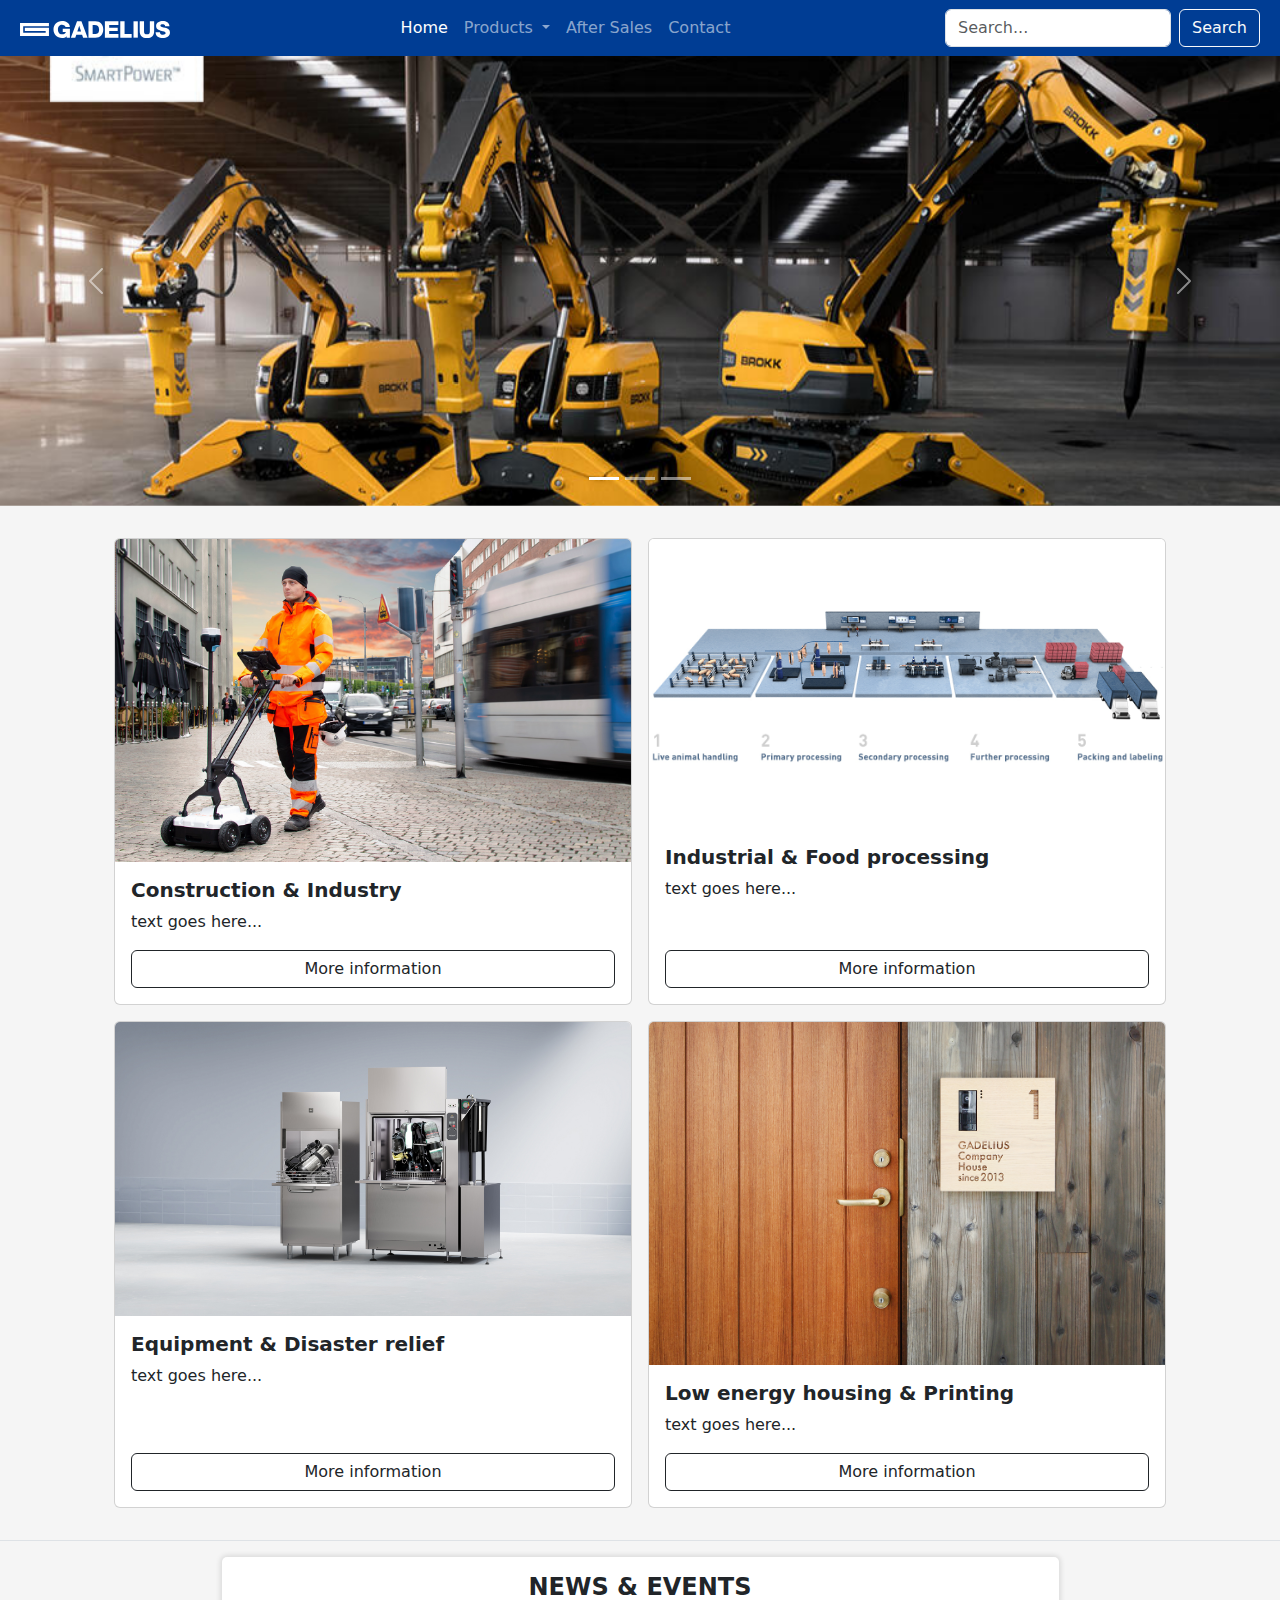
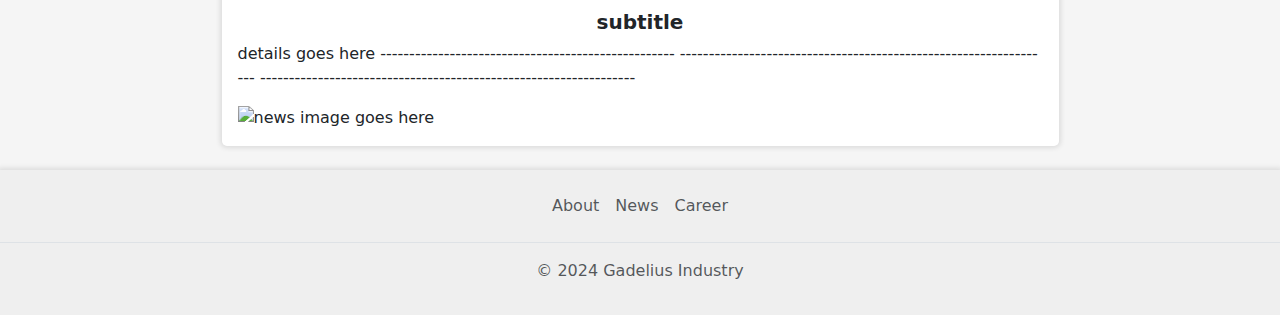
==== index.html @ 5fc02937 "split up nav and footer to different html files and load them with jquery" ====
<!DOCTYPE html>
<html lang="en">
<head>
  <meta charset="UTF-8">
  <meta name="viewport" content="width=device-width, initial-scale=1.0">
  <link href="https://fonts.googleapis.com/css2?family=Noto+Sans+CJK+JP&display=swap" rel="stylesheet">
  <link rel="stylesheet" href="https://cdnjs.cloudflare.com/ajax/libs/font-awesome/6.5.2/css/all.min.css">
  <link href="https://cdn.jsdelivr.net/npm/bootstrap@5.3.3/dist/css/bootstrap.min.css" rel="stylesheet" integrity="sha384-QWTKZyjpPEjISv5WaRU9OFeRpok6YctnYmDr5pNlyT2bRjXh0JMhjY6hW+ALEwIH" crossorigin="anonymous">
  <link rel="stylesheet" href="style/base.css">
  <link rel="icon" type="image/x-icon" href="assets/favicon.ico">
  <script src="https://code.jquery.com/jquery-1.10.2.js"></script>
  <script>
  $(function(){
    $("#navbar-placeholder").load("navbar.html");
    $("#footer-placeholder").load("footer.html");
  });
  </script>
  <title>Gadelius Industry</title>
</head>
<body>
  <div id="navbar-placeholder" class="m-bottom"></div>

  <div>
    <div id="carouselExampleAutoplaying" class="carousel slide" data-bs-ride="carousel">
      <div class="carousel-indicators">
        <button type="button" data-bs-target="#carouselExampleAutoplaying" data-bs-slide-to="0" class="active" aria-current="true" aria-label="Slide 1"></button>
        <button type="button" data-bs-target="#carouselExampleAutoplaying" data-bs-slide-to="1" aria-label="Slide 2"></button>
        <button type="button" data-bs-target="#carouselExampleAutoplaying" data-bs-slide-to="2" aria-label="Slide 3"></button>
      </div>
      <div class="carousel-inner">
        <div class="carousel-item active">
          <img src="assets/carousel/BrokkRemoteControlledDemolitionMachine.jpg" class="d-block w-100" alt="...">
        </div>
        <div class="carousel-item">
          <img src="assets/carousel/Albin-mv.jpg" class="d-block w-100" alt="...">
        </div>
        <div class="carousel-item">
          <img src="assets/carousel/337a68aa3fb852353405dc4469c46e60a2184f2e.jpg" class="d-block w-100" alt="...">
        </div>
      </div>
      <button class="carousel-control-prev" type="button" data-bs-target="#carouselExampleAutoplaying" data-bs-slide="prev">
        <span class="carousel-control-prev-icon" aria-hidden="true"></span>
        <span class="visually-hidden">Previous</span>
      </button>
      <button class="carousel-control-next" type="button" data-bs-target="#carouselExampleAutoplaying" data-bs-slide="next">
        <span class="carousel-control-next-icon" aria-hidden="true"></span>
        <span class="visually-hidden">Next</span>
      </button>
    </div>
  </div>

  <div class="container">
    <div class="card-group m-4">
      <div class="col-md-6 p-2">
        <div class="card h-100">
          <img class="card-img-top" src="assets/product_cards/card1.jpg" alt="">
          <div class="card-body d-flex flex-column">
            <h5 class="card-title">Construction & Industry</h5>
            <p class="card-text">text goes here...</p>
            <a href="#" class="btn btn-outline-dark mt-auto">More information</a>
          </div>
        </div>
      </div>
      <div class="col-md-6 p-2">
        <div class="card h-100">
          <img class="card-img-top" src="assets/product_cards/card2.jpg" alt="">
          <div class="card-body d-flex flex-column">
            <h5 class="card-title">Industrial & Food processing</h5>
            <p class="card-text">text goes here...</p>
            <a href="#" class="btn btn-outline-dark mt-auto">More information</a>
          </div>
        </div>
      </div>
      <div class="col-md-6 p-2">
        <div class="card h-100">
          <img class="card-img-top" src="assets/product_cards/card3.jpg" alt="">
          <div class="card-body d-flex flex-column">
            <h5 class="card-title">Equipment & Disaster relief</h5>
            <p class="card-text">text goes here...</p>
              <a href="#" class="btn btn-outline-dark mt-auto">More information</a>
          </div>
        </div>
      </div>
      <div class="col-md-6 p-2">
        <div class="card h-100">
          <img class="card-img-top" src="assets/product_cards/card4.jpg" alt="">
          <div class="card-body d-flex flex-column">
            <h5 class="card-title">Low energy housing & Printing</h5>
            <p class="card-text">text goes here...</p>
              <a href="#" class="btn btn-outline-dark mt-auto">More information</a>
          </div>
        </div>
      </div>
    </div>
  </div>

  <div class="border-top my-3"></div>

  <div class="container">
    <div class="news-box bg-shadow">
      <h1 class="text-center">NEWS & EVENTS</h1>
      <h2 class="text-center">subtitle</h2>
      <p>details goes here ---------------------------------------------------
      -----------------------------------------------------------------
      -----------------------------------------------------------------</p>
      <img src="" alt="news image goes here" class="mx-auto d-block">
    </div>
  </div>

  <div id="footer-placeholder"></div>
  
  <script src="https://cdn.jsdelivr.net/npm/bootstrap@5.3.3/dist/js/bootstrap.bundle.min.js" integrity="sha384-YvpcrYf0tY3lHB60NNkmXc5s9fDVZLESaAA55NDzOxhy9GkcIdslK1eN7N6jIeHz" crossorigin="anonymous"></script>
</body>
</html>
---- style/base.css ----
@import "navbar.css";
@import "carousel.css";
@import "frontpage.css";

body {
    background-color: #f5f5f5;
}

h1 {
    font-size: 24px;
    font-weight: bold;
}

h2 {
    font-size: 20px;
    font-weight: bold;
}

p {
    font-size: 16px;
}

.title {
    padding-top: 50px;
    text-align: center;
    border-top: 10px dotted;
}
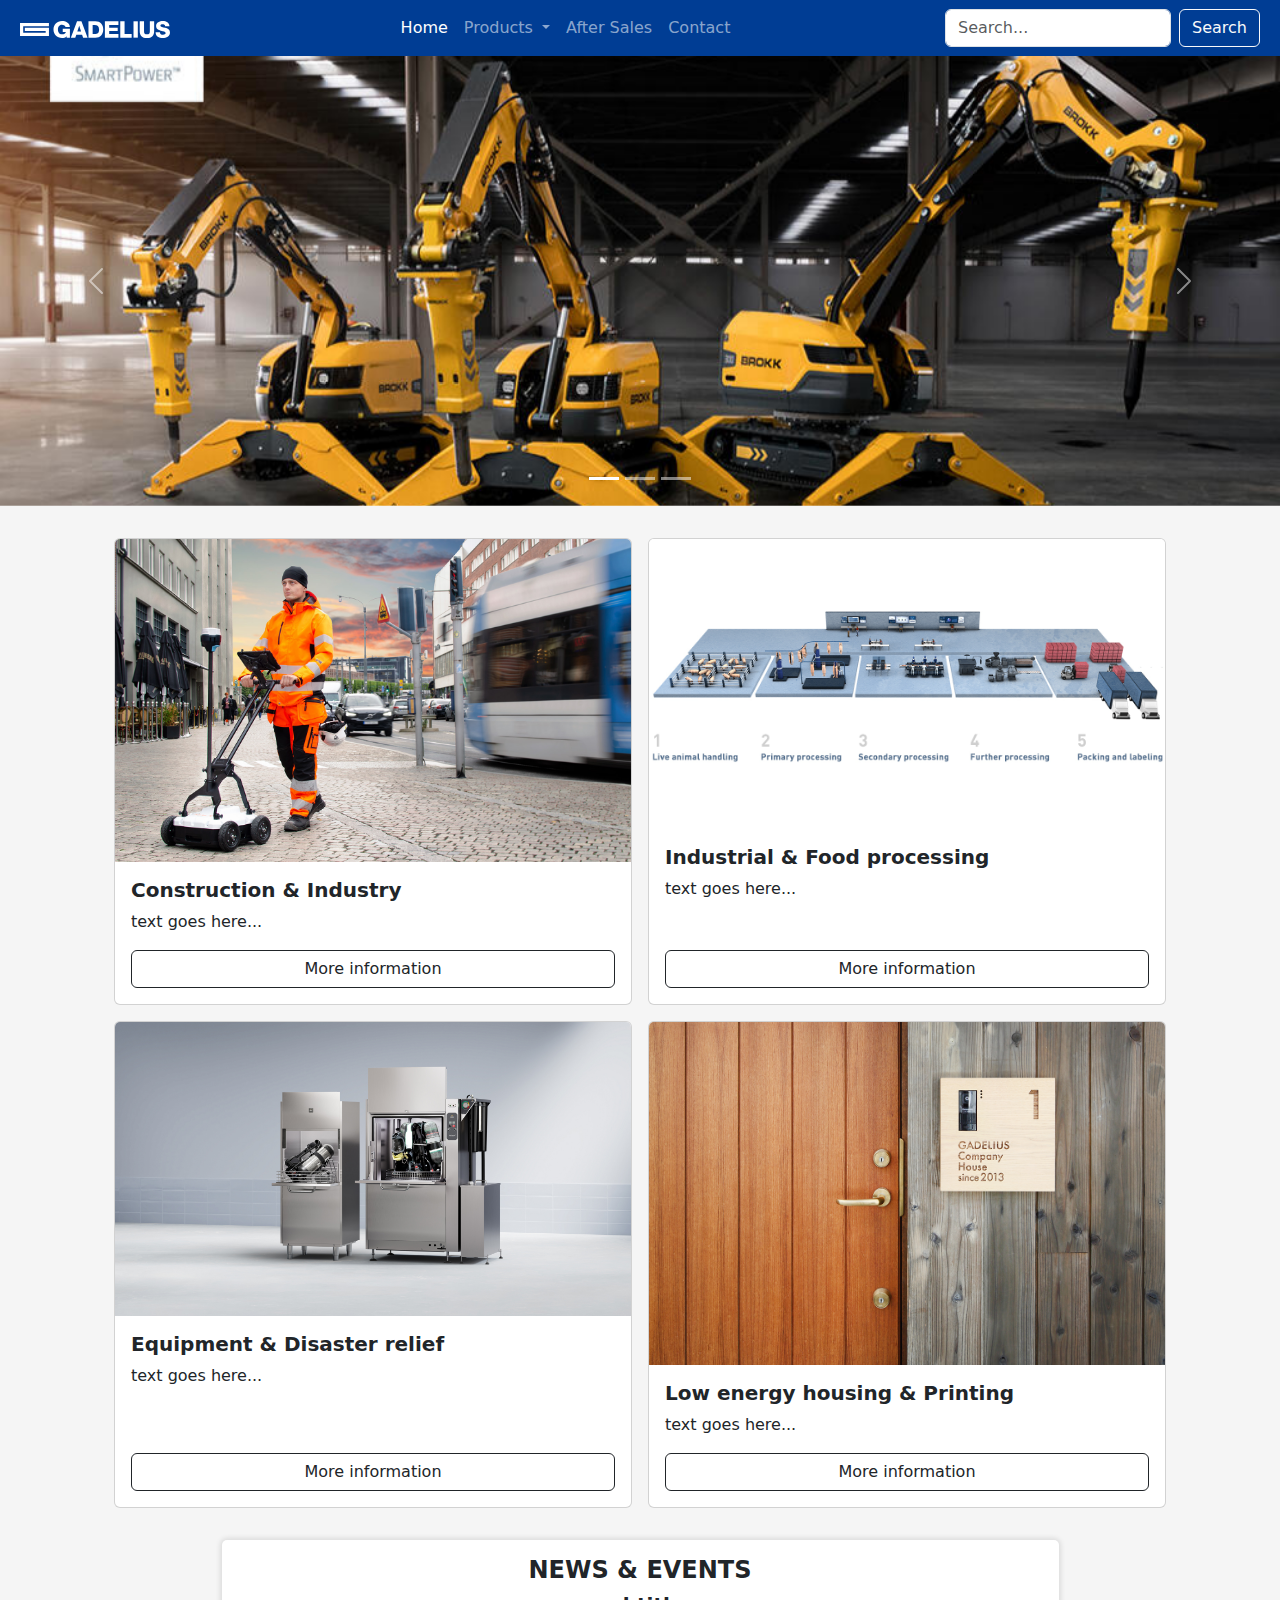
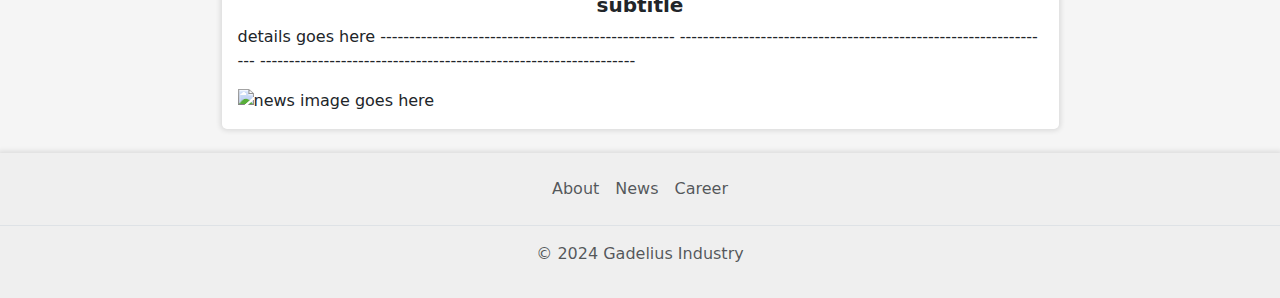
==== commit 40d493cc: "s" ====
--- a/index.html
+++ b/index.html
@@ -8,17 +8,51 @@
   <link href="https://cdn.jsdelivr.net/npm/bootstrap@5.3.3/dist/css/bootstrap.min.css" rel="stylesheet" integrity="sha384-QWTKZyjpPEjISv5WaRU9OFeRpok6YctnYmDr5pNlyT2bRjXh0JMhjY6hW+ALEwIH" crossorigin="anonymous">
   <link rel="stylesheet" href="style/base.css">
   <link rel="icon" type="image/x-icon" href="assets/favicon.ico">
-  <script src="https://code.jquery.com/jquery-1.10.2.js"></script>
-  <script>
-  $(function(){
-    $("#navbar-placeholder").load("navbar.html");
-    $("#footer-placeholder").load("footer.html");
-  });
-  </script>
   <title>Gadelius Industry</title>
 </head>
 <body>
-  <div id="navbar-placeholder" class="m-bottom"></div>
+  <div class="m-bottom">
+    <nav class="navbar navbar-expand-lg navbar-dark fixed-top bg-gad p-2">
+      <div class="container-fluid">
+        <a href="#" class="navbar-brand">
+          <img src="assets/logo.svg" alt="logo" width="150px">
+        </a>
+    
+        <button class="navbar-toggler" type="button" data-bs-toggle="collapse" data-bs-target="#navbarSupportedContent" aria-controls="navbarSupportedContent" aria-expanded="false" aria-label="Toggle navigation">
+          <span class="navbar-toggler-icon"></span>
+        </button>
+    
+        <div class="collapse navbar-collapse" id="navbarSupportedContent">
+          <ul class="navbar-nav mx-auto">
+            <li class="nav-item">
+              <a class="nav-link active" aria-current="page" href="#">Home</a>
+            </li>
+            <li class="nav-item dropdown">
+              <a class="nav-link dropdown-toggle" href="#" role="button" data-bs-toggle="dropdown" aria-expanded="false">
+                Products
+              </a>
+              <ul class="dropdown-menu">
+                <li><a class="dropdown-item" href="#">Construction & Industry</a></li>
+                <li><a class="dropdown-item" href="#">Industrial & Food processing</a></li>
+                <li><a class="dropdown-item" href="#">Equipment & Disaster relief</a></li>
+                <li><a class="dropdown-item" href="#">Low energy housing & Printing</a></li>
+              </ul>
+            </li>
+            <li class="nav-item">
+              <a class="nav-link" aria-current="page" href="#">After Sales</a>
+            </li>
+            <li class="nav-item">
+              <a class="nav-link" aria-current="page" href="#">Contact</a>
+            </li>
+          </ul>
+          <form class="d-flex" role="search">
+            <input class="form-control me-2" type="search" placeholder="Search..." aria-label="Search">
+            <button class="btn btn-outline-light" type="submit">Search</button>
+          </form>
+        </div>
+      </div>
+    </nav>
+  </div>
 
   <div>
     <div id="carouselExampleAutoplaying" class="carousel slide" data-bs-ride="carousel">
@@ -94,8 +128,6 @@
     </div>
   </div>
 
-  <div class="border-top my-3"></div>
-
   <div class="container">
     <div class="news-box bg-shadow">
       <h1 class="text-center">NEWS & EVENTS</h1>
@@ -107,7 +139,14 @@
     </div>
   </div>
 
-  <div id="footer-placeholder"></div>
+  <footer class="py-3 mt-4 bg-light-grey bg-shadow">
+    <ul class="nav justify-content-center border-bottom pb-3 mb-3">
+      <li class="nav-item"><a href="#" class="nav-link px-2 text-body-secondary">About</a></li>
+      <li class="nav-item"><a href="#" class="nav-link px-2 text-body-secondary">News</a></li>
+      <li class="nav-item"><a href="#" class="nav-link px-2 text-body-secondary">Career</a></li>
+    </ul>
+    <p class="text-center text-body-secondary">© 2024 Gadelius Industry</p>
+  </footer>
   
   <script src="https://cdn.jsdelivr.net/npm/bootstrap@5.3.3/dist/js/bootstrap.bundle.min.js" integrity="sha384-YvpcrYf0tY3lHB60NNkmXc5s9fDVZLESaAA55NDzOxhy9GkcIdslK1eN7N6jIeHz" crossorigin="anonymous"></script>
 </body>
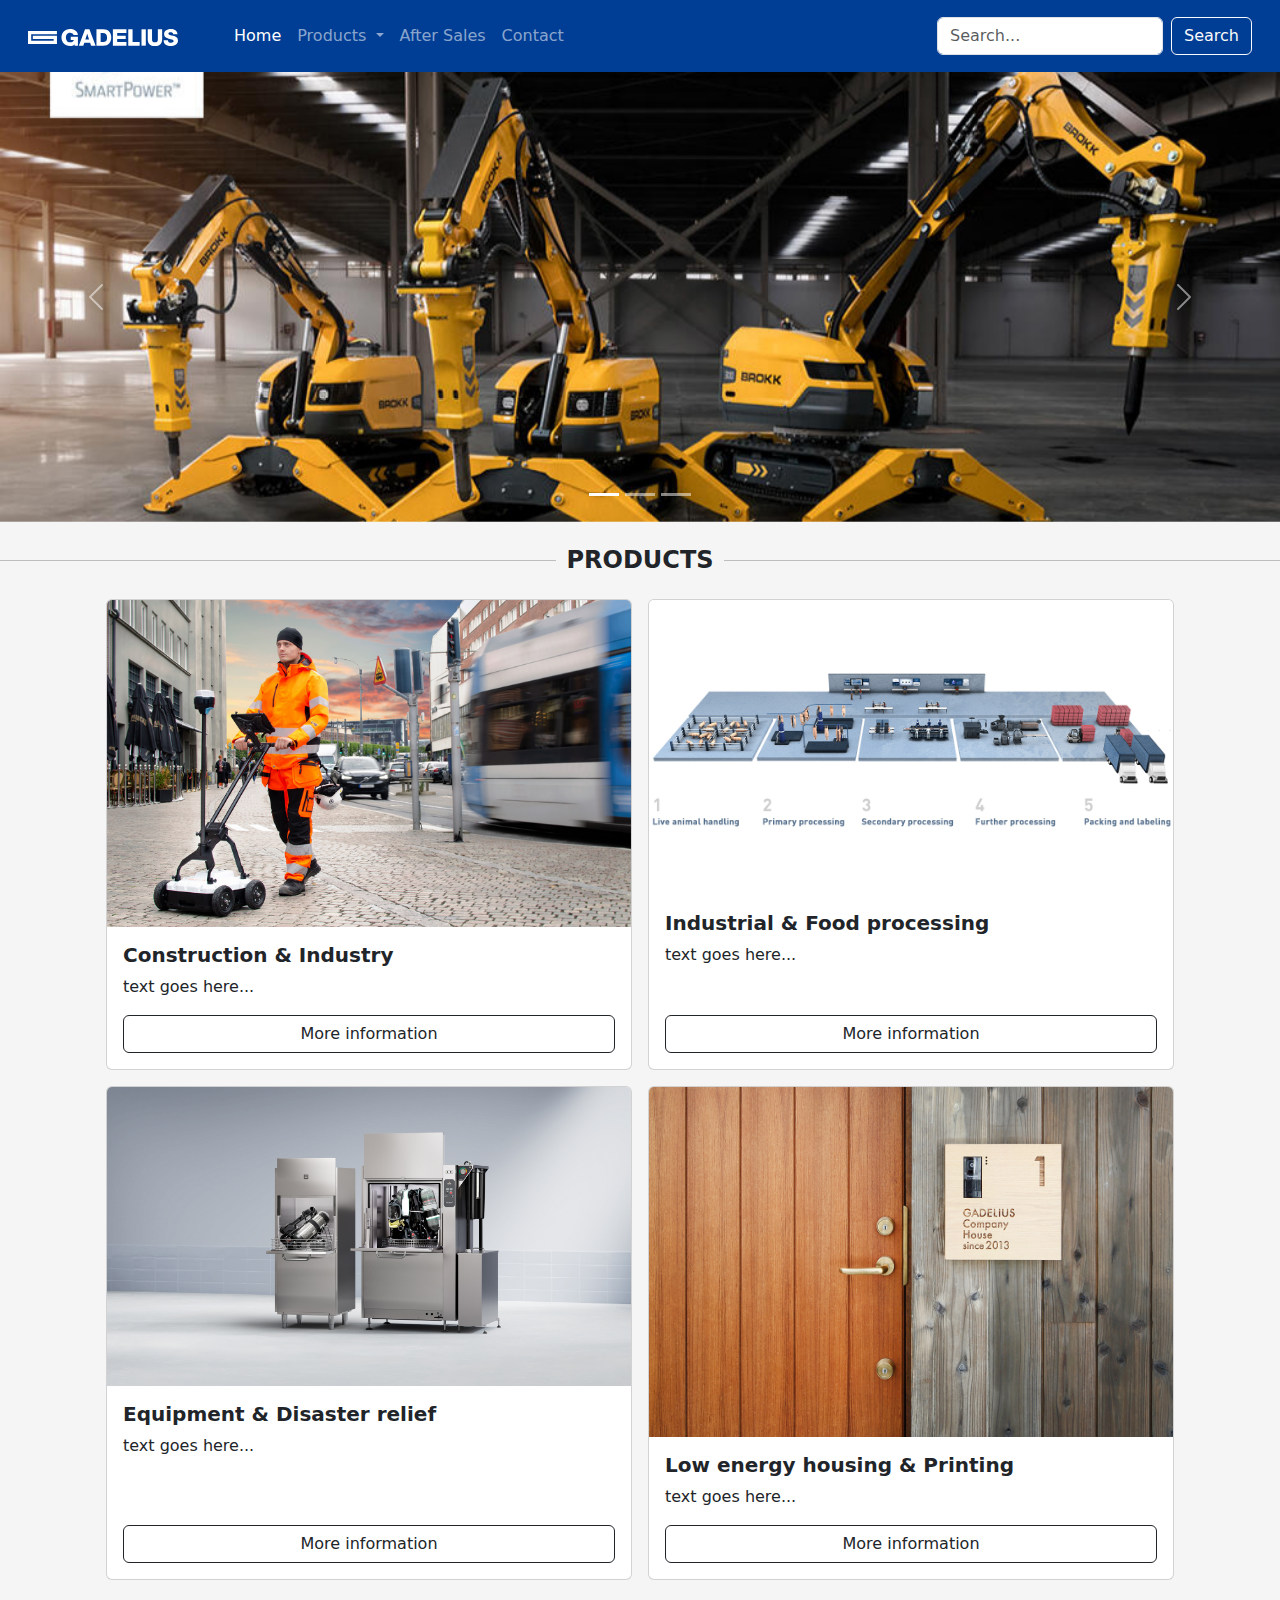
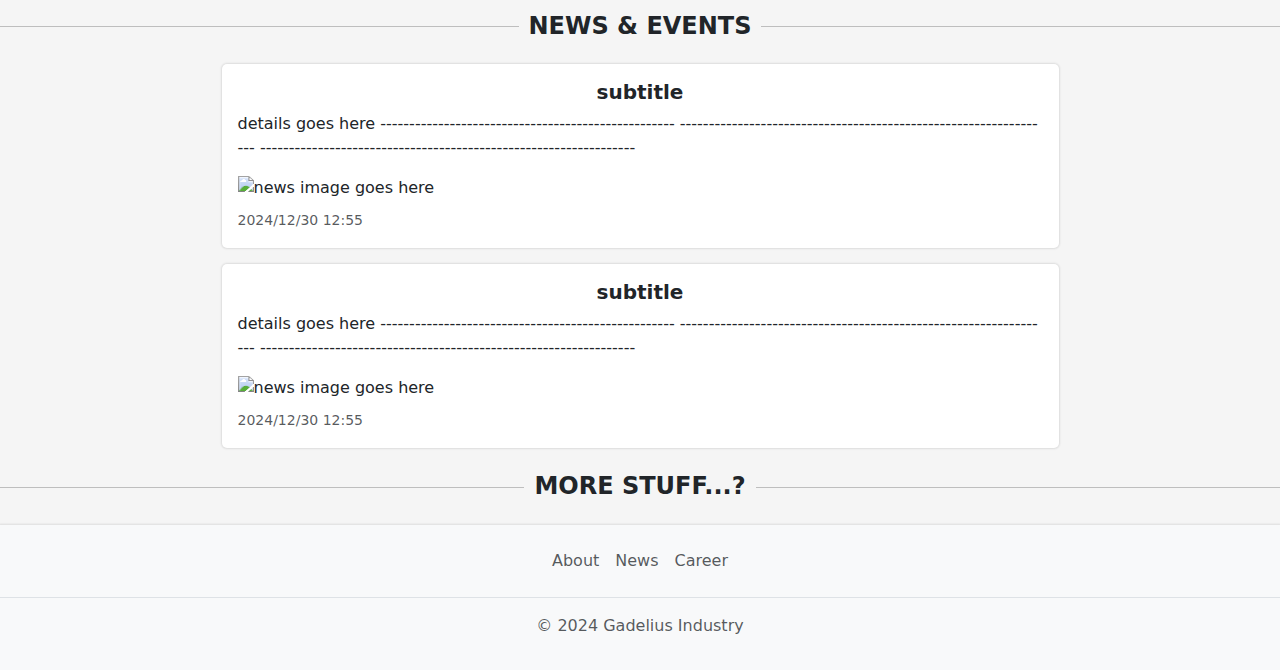
==== commit 8cdae728: "." ====
--- a/index.html
+++ b/index.html
@@ -12,9 +12,9 @@
 </head>
 <body>
   <div class="m-bottom">
-    <nav class="navbar navbar-expand-lg navbar-dark fixed-top bg-gad p-2">
+    <nav class="navbar navbar-expand-lg navbar-dark fixed-top bg-gad p-3">
       <div class="container-fluid">
-        <a href="#" class="navbar-brand">
+        <a href="#" class="navbar-brand me-5">
           <img src="assets/logo.svg" alt="logo" width="150px">
         </a>
     
@@ -23,7 +23,7 @@
         </button>
     
         <div class="collapse navbar-collapse" id="navbarSupportedContent">
-          <ul class="navbar-nav mx-auto">
+          <ul class="navbar-nav me-auto">
             <li class="nav-item">
               <a class="nav-link active" aria-current="page" href="#">Home</a>
             </li>
@@ -83,8 +83,10 @@
     </div>
   </div>
 
+  <h1 class="heading-1 mt-4"><span>PRODUCTS</span></h1>
+
   <div class="container">
-    <div class="card-group m-4">
+    <div class="card-group m-3">
       <div class="col-md-6 p-2">
         <div class="card h-100">
           <img class="card-img-top" src="assets/product_cards/card1.jpg" alt="">
@@ -128,18 +130,31 @@
     </div>
   </div>
 
+  <h1 class="heading-1 my-4"><span>NEWS & EVENTS</span></h1>
+
   <div class="container">
     <div class="news-box bg-shadow">
-      <h1 class="text-center">NEWS & EVENTS</h1>
       <h2 class="text-center">subtitle</h2>
       <p>details goes here ---------------------------------------------------
       -----------------------------------------------------------------
       -----------------------------------------------------------------</p>
-      <img src="" alt="news image goes here" class="mx-auto d-block">
+      <img src="https://www.gadelius.com/products/upload/ecb400380aa7ae5610222ae7d5eeabe093612fa0.jpg" alt="news image goes here" class="d-block mx-auto img-fluid">
+      <p class="card-text mt-2"><small class="text-muted">2024/12/30 12:55</small></p>
+    </div>
+
+    <div class="news-box bg-shadow mt-3">
+      <h2 class="text-center">subtitle</h2>
+      <p>details goes here ---------------------------------------------------
+      -----------------------------------------------------------------
+      -----------------------------------------------------------------</p>
+      <img src="https://www.gadelius.com/products/upload/Vakumix-mv-revice.jpg" alt="news image goes here" class="d-block mx-auto img-fluid">
+      <p class="card-text mt-2"><small class="text-muted">2024/12/30 12:55</small></p>
     </div>
   </div>
 
-  <footer class="py-3 mt-4 bg-light-grey bg-shadow">
+  <h1 class="heading-1 my-4"><span>MORE STUFF...?</span></h1>
+
+  <footer class="py-3 mt-4 bg-light bg-shadow">
     <ul class="nav justify-content-center border-bottom pb-3 mb-3">
       <li class="nav-item"><a href="#" class="nav-link px-2 text-body-secondary">About</a></li>
       <li class="nav-item"><a href="#" class="nav-link px-2 text-body-secondary">News</a></li>
--- a/style/base.css
+++ b/style/base.css
@@ -3,25 +3,47 @@
 @import "frontpage.css";
 
 body {
-    background-color: #f5f5f5;
+  background-color: #f5f5f5;
 }
 
 h1 {
-    font-size: 24px;
-    font-weight: bold;
+  font-size: 24px;
+  font-weight: bold;
 }
 
 h2 {
-    font-size: 20px;
-    font-weight: bold;
+  font-size: 20px;
+  font-weight: bold;
 }
 
 p {
-    font-size: 16px;
+  font-size: 16px;
 }
 
 .title {
-    padding-top: 50px;
-    text-align: center;
-    border-top: 10px dotted;
+  padding-top: 50px;
+  text-align: center;
+  border-top: 10px dotted;
+}
+
+.heading-1 {
+  position:relative;
+  text-align: center
+}
+
+.heading-1:before {
+  content: "";
+  display: block;
+  border-top: solid 1px #bebebe;
+  width: 100%;
+  position: absolute;
+  top: 50%;
+  z-index: 0;
+}
+
+.heading-1 span {
+  background: #f5f5f5;
+  padding: 0 10px;
+  position: relative;
+  z-index: 1;
 }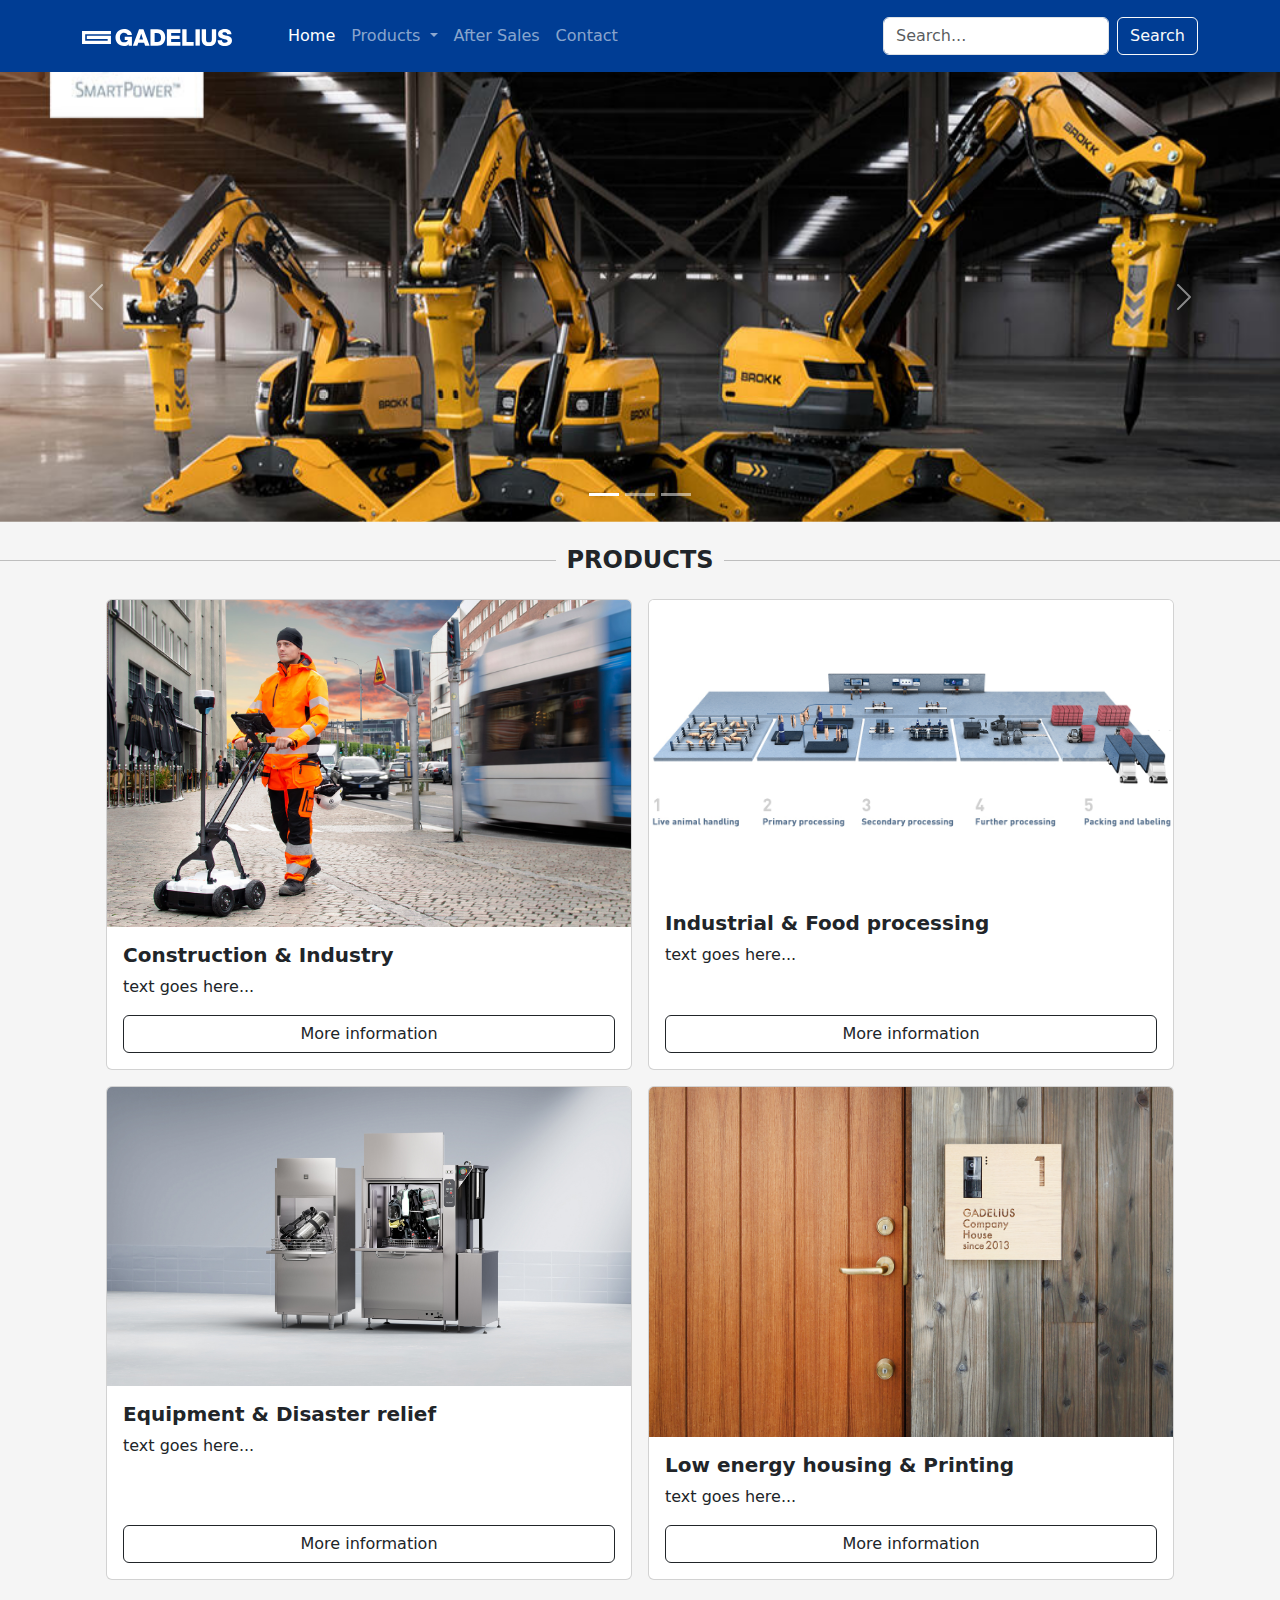
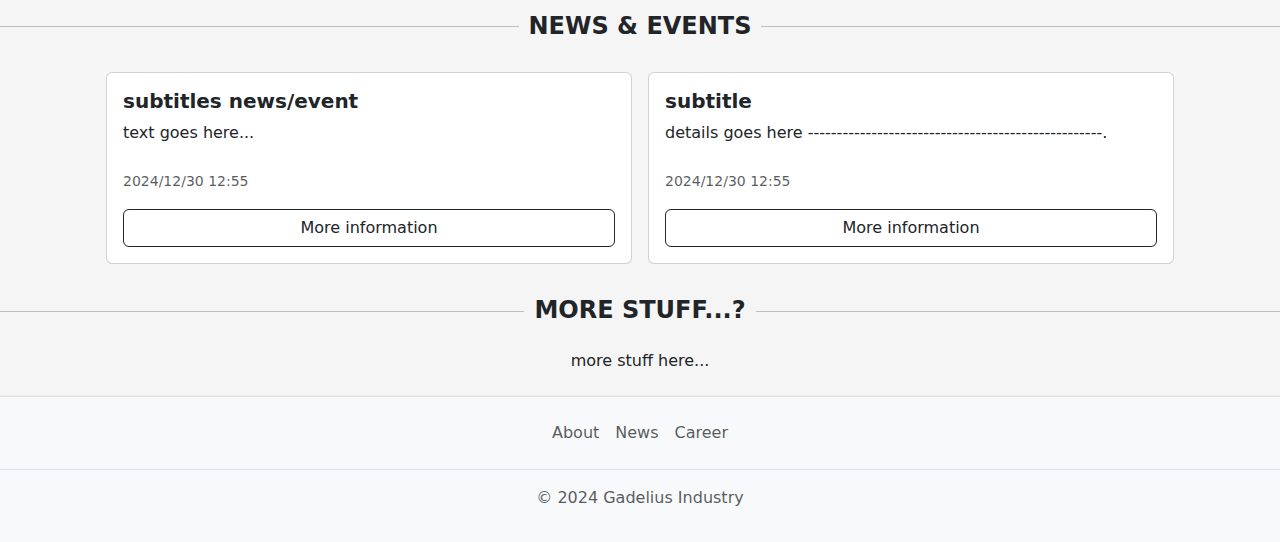
==== commit 92f2b9e2: "s" ====
--- a/index.html
+++ b/index.html
@@ -13,7 +13,7 @@
 <body>
   <div class="m-bottom">
     <nav class="navbar navbar-expand-lg navbar-dark fixed-top bg-gad p-3">
-      <div class="container-fluid">
+      <div class="container">
         <a href="#" class="navbar-brand me-5">
           <img src="assets/logo.svg" alt="logo" width="150px">
         </a>
@@ -32,6 +32,8 @@
                 Products
               </a>
               <ul class="dropdown-menu">
+                <li><a class="dropdown-item" href="#">All Products</a></li>
+                <li><hr class="dropdown-divider"></li>
                 <li><a class="dropdown-item" href="#">Construction & Industry</a></li>
                 <li><a class="dropdown-item" href="#">Industrial & Food processing</a></li>
                 <li><a class="dropdown-item" href="#">Equipment & Disaster relief</a></li>
@@ -133,26 +135,34 @@
   <h1 class="heading-1 my-4"><span>NEWS & EVENTS</span></h1>
 
   <div class="container">
-    <div class="news-box bg-shadow">
-      <h2 class="text-center">subtitle</h2>
-      <p>details goes here ---------------------------------------------------
-      -----------------------------------------------------------------
-      -----------------------------------------------------------------</p>
-      <img src="https://www.gadelius.com/products/upload/ecb400380aa7ae5610222ae7d5eeabe093612fa0.jpg" alt="news image goes here" class="d-block mx-auto img-fluid">
-      <p class="card-text mt-2"><small class="text-muted">2024/12/30 12:55</small></p>
-    </div>
-
-    <div class="news-box bg-shadow mt-3">
-      <h2 class="text-center">subtitle</h2>
-      <p>details goes here ---------------------------------------------------
-      -----------------------------------------------------------------
-      -----------------------------------------------------------------</p>
-      <img src="https://www.gadelius.com/products/upload/Vakumix-mv-revice.jpg" alt="news image goes here" class="d-block mx-auto img-fluid">
-      <p class="card-text mt-2"><small class="text-muted">2024/12/30 12:55</small></p>
+    <div class="card-group m-3">
+      <div class="col-md-6 p-2">
+        <div class="card h-100">
+          <div class="card-body d-flex flex-column">
+            <h5 class="card-title">subtitles news/event</h5>
+            <p class="card-text">text goes here...</p>
+            <img class="card-img" src="https://www.gadelius.com/products/upload/ecb400380aa7ae5610222ae7d5eeabe093612fa0.jpg" alt="">
+            <p class="card-text mt-2"><small class="text-muted">2024/12/30 12:55</small></p>
+            <a href="#" class="btn btn-outline-dark mt-auto">More information</a>
+          </div>
+        </div>
+      </div>
+      <div class="col-md-6 p-2">
+        <div class="card h-100">
+          <div class="card-body d-flex flex-column">
+            <h5 class="card-title">subtitle</h5>
+            <p class="card-text">details goes here ---------------------------------------------------.</p>
+            <img class="card-img" src="https://www.gadelius.com/products/upload/Vakumix-mv-revice.jpg" alt="">
+            <p class="card-text mt-2"><small class="text-muted">2024/12/30 12:55</small></p>
+            <a href="#" class="btn btn-outline-dark mt-auto">More information</a>
+          </div>
+        </div>
+      </div>
     </div>
   </div>
 
   <h1 class="heading-1 my-4"><span>MORE STUFF...?</span></h1>
+  <p class="text-center">more stuff here...</p>
 
   <footer class="py-3 mt-4 bg-light bg-shadow">
     <ul class="nav justify-content-center border-bottom pb-3 mb-3">
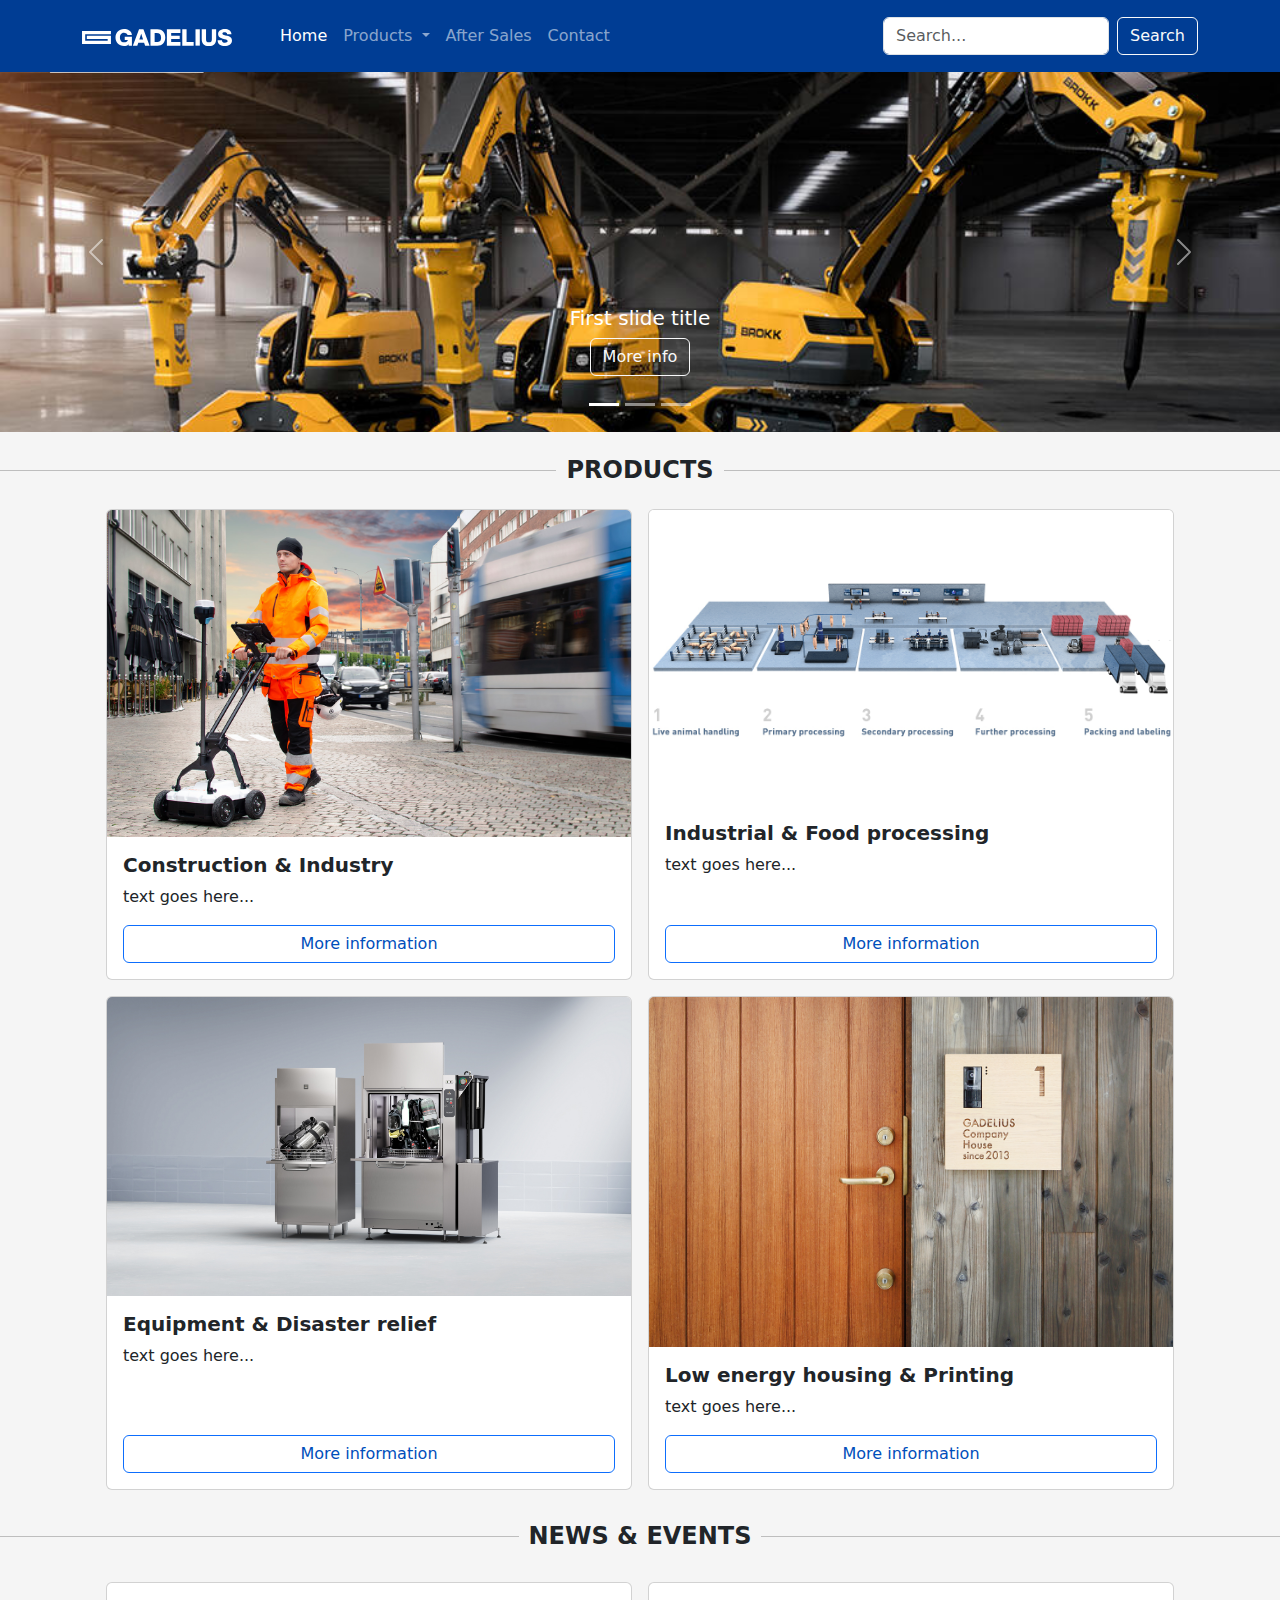
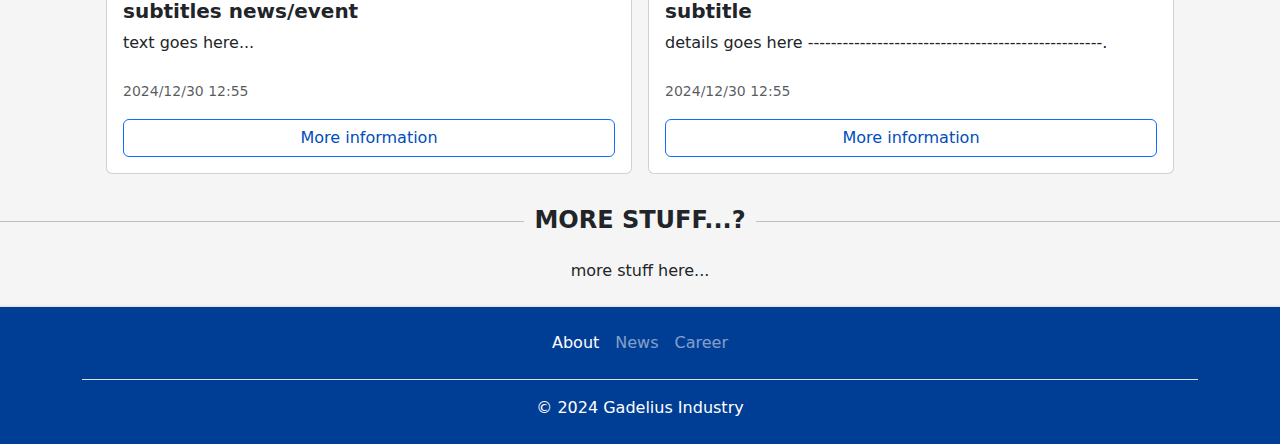
==== commit 1f459d05: "s" ====
--- a/index.html
+++ b/index.html
@@ -14,7 +14,7 @@
   <div class="m-bottom">
     <nav class="navbar navbar-expand-lg navbar-dark fixed-top bg-gad p-3">
       <div class="container">
-        <a href="#" class="navbar-brand me-5">
+        <a href="#" class="navbar-brand">
           <img src="assets/logo.svg" alt="logo" width="150px">
         </a>
     
@@ -22,7 +22,7 @@
           <span class="navbar-toggler-icon"></span>
         </button>
     
-        <div class="collapse navbar-collapse" id="navbarSupportedContent">
+        <div class="collapse navbar-collapse ms-4" id="navbarSupportedContent">
           <ul class="navbar-nav me-auto">
             <li class="nav-item">
               <a class="nav-link active" aria-current="page" href="#">Home</a>
@@ -66,6 +66,10 @@
       <div class="carousel-inner">
         <div class="carousel-item active">
           <img src="assets/carousel/BrokkRemoteControlledDemolitionMachine.jpg" class="d-block w-100" alt="...">
+          <div class="carousel-caption">
+            <h5>First slide title</h5>
+            <p><a href="#" class="btn btn-outline-light">More info</a></p>
+          </div>
         </div>
         <div class="carousel-item">
           <img src="assets/carousel/Albin-mv.jpg" class="d-block w-100" alt="...">
@@ -85,7 +89,7 @@
     </div>
   </div>
 
-  <h1 class="heading-1 mt-4"><span>PRODUCTS</span></h1>
+  <h1 class="heading-line mt-4"><span>PRODUCTS</span></h1>
 
   <div class="container">
     <div class="card-group m-3">
@@ -95,7 +99,7 @@
           <div class="card-body d-flex flex-column">
             <h5 class="card-title">Construction & Industry</h5>
             <p class="card-text">text goes here...</p>
-            <a href="#" class="btn btn-outline-dark mt-auto">More information</a>
+            <a href="#" class="btn btn-outline-primary mt-auto">More information</a>
           </div>
         </div>
       </div>
@@ -105,7 +109,7 @@
           <div class="card-body d-flex flex-column">
             <h5 class="card-title">Industrial & Food processing</h5>
             <p class="card-text">text goes here...</p>
-            <a href="#" class="btn btn-outline-dark mt-auto">More information</a>
+            <a href="#" class="btn btn-outline-primary mt-auto">More information</a>
           </div>
         </div>
       </div>
@@ -115,7 +119,7 @@
           <div class="card-body d-flex flex-column">
             <h5 class="card-title">Equipment & Disaster relief</h5>
             <p class="card-text">text goes here...</p>
-              <a href="#" class="btn btn-outline-dark mt-auto">More information</a>
+              <a href="#" class="btn btn-outline-primary mt-auto">More information</a>
           </div>
         </div>
       </div>
@@ -125,14 +129,14 @@
           <div class="card-body d-flex flex-column">
             <h5 class="card-title">Low energy housing & Printing</h5>
             <p class="card-text">text goes here...</p>
-              <a href="#" class="btn btn-outline-dark mt-auto">More information</a>
+              <a href="#" class="btn btn-outline-primary mt-auto">More information</a>
           </div>
         </div>
       </div>
     </div>
   </div>
 
-  <h1 class="heading-1 my-4"><span>NEWS & EVENTS</span></h1>
+  <h1 class="heading-line my-4"><span>NEWS & EVENTS</span></h1>
 
   <div class="container">
     <div class="card-group m-3">
@@ -143,7 +147,7 @@
             <p class="card-text">text goes here...</p>
             <img class="card-img" src="https://www.gadelius.com/products/upload/ecb400380aa7ae5610222ae7d5eeabe093612fa0.jpg" alt="">
             <p class="card-text mt-2"><small class="text-muted">2024/12/30 12:55</small></p>
-            <a href="#" class="btn btn-outline-dark mt-auto">More information</a>
+            <a href="#" class="btn btn-outline-primary mt-auto">More information</a>
           </div>
         </div>
       </div>
@@ -154,24 +158,26 @@
             <p class="card-text">details goes here ---------------------------------------------------.</p>
             <img class="card-img" src="https://www.gadelius.com/products/upload/Vakumix-mv-revice.jpg" alt="">
             <p class="card-text mt-2"><small class="text-muted">2024/12/30 12:55</small></p>
-            <a href="#" class="btn btn-outline-dark mt-auto">More information</a>
+            <a href="#" class="btn btn-outline-primary mt-auto">More information</a>
           </div>
         </div>
       </div>
     </div>
   </div>
 
-  <h1 class="heading-1 my-4"><span>MORE STUFF...?</span></h1>
+  <h1 class="heading-line my-4"><span>MORE STUFF...?</span></h1>
   <p class="text-center">more stuff here...</p>
 
-  <footer class="py-3 mt-4 bg-light bg-shadow">
-    <ul class="nav justify-content-center border-bottom pb-3 mb-3">
-      <li class="nav-item"><a href="#" class="nav-link px-2 text-body-secondary">About</a></li>
-      <li class="nav-item"><a href="#" class="nav-link px-2 text-body-secondary">News</a></li>
-      <li class="nav-item"><a href="#" class="nav-link px-2 text-body-secondary">Career</a></li>
-    </ul>
-    <p class="text-center text-body-secondary">© 2024 Gadelius Industry</p>
-  </footer>
+    <footer class="pt-3 pb-2 mt-4 bg-gad bg-shadow">
+      <div class="container">
+        <ul class="nav justify-content-center border-bottom pb-3 mb-3">
+          <li class="nav-item"><a href="#" class="nav-link px-2 active">About</a></li>
+          <li class="nav-item"><a href="#" class="nav-link px-2">News</a></li>
+          <li class="nav-item"><a href="#" class="nav-link px-2">Career</a></li>
+        </ul>
+        <p class="text-center text-white">© 2024 Gadelius Industry</p>
+      </div>
+    </footer>
   
   <script src="https://cdn.jsdelivr.net/npm/bootstrap@5.3.3/dist/js/bootstrap.bundle.min.js" integrity="sha384-YvpcrYf0tY3lHB60NNkmXc5s9fDVZLESaAA55NDzOxhy9GkcIdslK1eN7N6jIeHz" crossorigin="anonymous"></script>
 </body>
--- a/style/base.css
+++ b/style/base.css
@@ -1,6 +1,5 @@
-@import "navbar.css";
 @import "carousel.css";
-@import "frontpage.css";
+@import "footer.css";
 
 body {
   background-color: #f5f5f5;
@@ -20,18 +19,12 @@
   font-size: 16px;
 }
 
-.title {
-  padding-top: 50px;
-  text-align: center;
-  border-top: 10px dotted;
-}
-
-.heading-1 {
-  position:relative;
+.heading-line {
+  position: relative;
   text-align: center
 }
 
-.heading-1:before {
+.heading-line:before {
   content: "";
   display: block;
   border-top: solid 1px #bebebe;
@@ -41,9 +34,46 @@
   z-index: 0;
 }
 
-.heading-1 span {
-  background: #f5f5f5;
+.heading-line span {
+  background-color: #f5f5f5;
   padding: 0 10px;
   position: relative;
   z-index: 1;
+}
+
+.btn-outline-primary {
+  border: 1 #003D94;
+  color: #004ebb;
+}
+
+.btn-outline-primary:hover {
+  background-color: #003D94;
+}
+
+.active {
+ opacity: 1 !important;
+}
+
+.bg-light-grey {
+  background-color: #EFEFEF;
+}
+
+.cards > div {
+  margin-bottom: 20px;
+}
+
+.bg-shadow {
+  box-shadow: 0 0 2px 1px rgb(0 0 0 / 10%);
+}
+
+.card-title {
+  font-weight: bold;
+}
+
+.bg-gad {
+  background-color: #003D94;
+}
+
+.m-bottom {
+  margin-bottom: 72px;
 }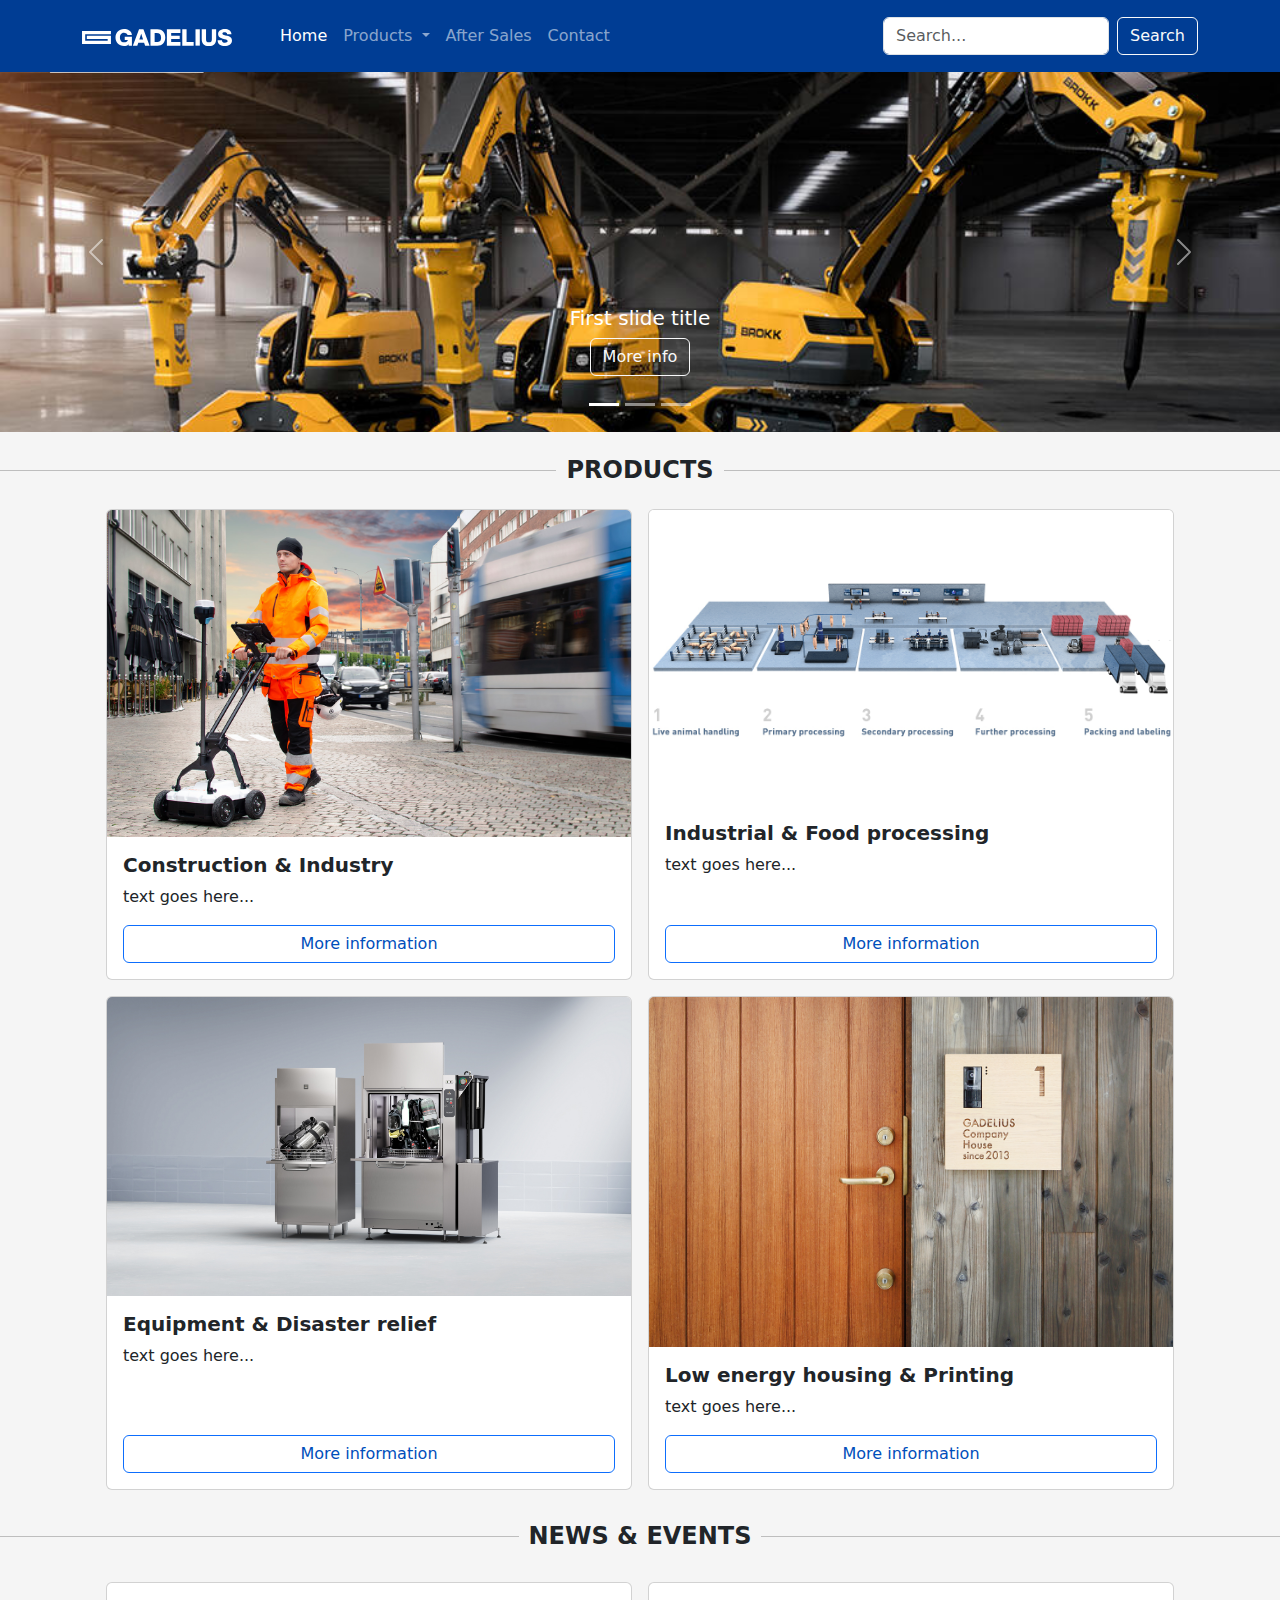
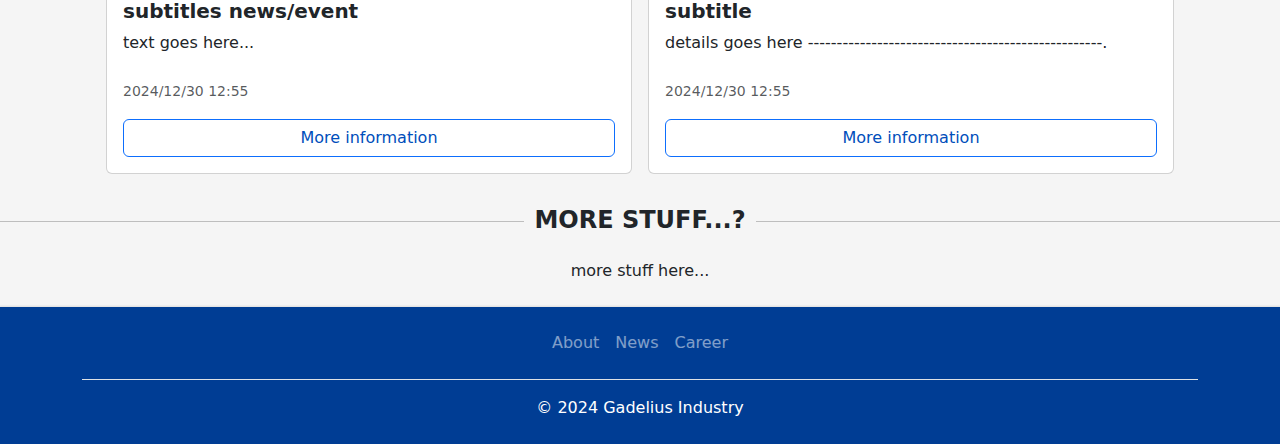
==== commit 75ee2e4f: "aa" ====
--- a/index.html
+++ b/index.html
@@ -171,7 +171,7 @@
     <footer class="pt-3 pb-2 mt-4 bg-gad bg-shadow">
       <div class="container">
         <ul class="nav justify-content-center border-bottom pb-3 mb-3">
-          <li class="nav-item"><a href="#" class="nav-link px-2 active">About</a></li>
+          <li class="nav-item"><a href="#" class="nav-link px-2">About</a></li>
           <li class="nav-item"><a href="#" class="nav-link px-2">News</a></li>
           <li class="nav-item"><a href="#" class="nav-link px-2">Career</a></li>
         </ul>
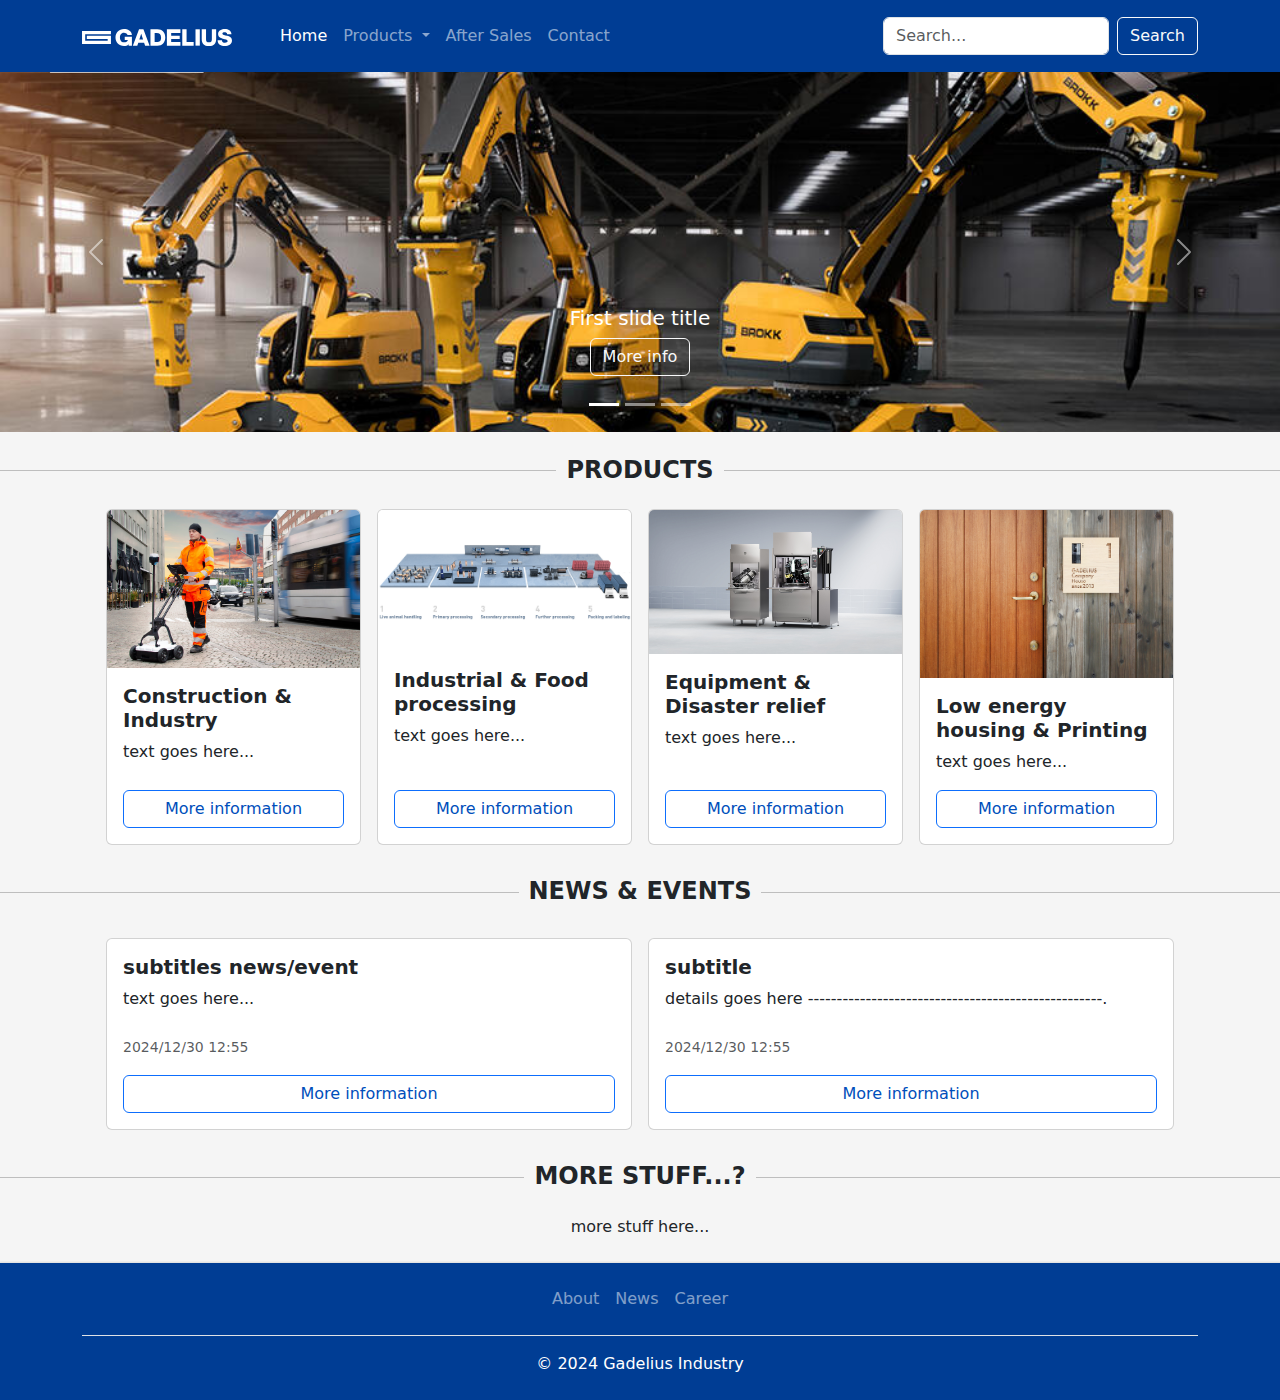
==== commit 537e826e: "s" ====
--- a/index.html
+++ b/index.html
@@ -93,43 +93,43 @@
 
   <div class="container">
     <div class="card-group m-3">
-      <div class="col-md-6 p-2">
+      <div class="col-xl-3 col-md-6 p-2">
         <div class="card h-100">
           <img class="card-img-top" src="assets/product_cards/card1.jpg" alt="">
           <div class="card-body d-flex flex-column">
             <h5 class="card-title">Construction & Industry</h5>
             <p class="card-text">text goes here...</p>
-            <a href="#" class="btn btn-outline-primary mt-auto">More information</a>
+            <a href="#" class="btn btn-outline-primary mt-auto stretched-link">More information</a>
           </div>
         </div>
       </div>
-      <div class="col-md-6 p-2">
+      <div class="col-xl-3 col-md-6 p-2">
         <div class="card h-100">
           <img class="card-img-top" src="assets/product_cards/card2.jpg" alt="">
           <div class="card-body d-flex flex-column">
             <h5 class="card-title">Industrial & Food processing</h5>
             <p class="card-text">text goes here...</p>
-            <a href="#" class="btn btn-outline-primary mt-auto">More information</a>
+            <a href="#" class="btn btn-outline-primary mt-auto stretched-link">More information</a>
           </div>
         </div>
       </div>
-      <div class="col-md-6 p-2">
+      <div class="col-xl-3 col-md-6 p-2">
         <div class="card h-100">
           <img class="card-img-top" src="assets/product_cards/card3.jpg" alt="">
           <div class="card-body d-flex flex-column">
             <h5 class="card-title">Equipment & Disaster relief</h5>
             <p class="card-text">text goes here...</p>
-              <a href="#" class="btn btn-outline-primary mt-auto">More information</a>
+              <a href="#" class="btn btn-outline-primary mt-auto stretched-link">More information</a>
           </div>
         </div>
       </div>
-      <div class="col-md-6 p-2">
+      <div class="col-xl-3 col-md-6 p-2">
         <div class="card h-100">
           <img class="card-img-top" src="assets/product_cards/card4.jpg" alt="">
           <div class="card-body d-flex flex-column">
             <h5 class="card-title">Low energy housing & Printing</h5>
             <p class="card-text">text goes here...</p>
-              <a href="#" class="btn btn-outline-primary mt-auto">More information</a>
+              <a href="#" class="btn btn-outline-primary mt-auto stretched-link">More information</a>
           </div>
         </div>
       </div>
@@ -147,7 +147,7 @@
             <p class="card-text">text goes here...</p>
             <img class="card-img" src="https://www.gadelius.com/products/upload/ecb400380aa7ae5610222ae7d5eeabe093612fa0.jpg" alt="">
             <p class="card-text mt-2"><small class="text-muted">2024/12/30 12:55</small></p>
-            <a href="#" class="btn btn-outline-primary mt-auto">More information</a>
+            <a href="#" class="btn btn-outline-primary mt-auto stretched-link">More information</a>
           </div>
         </div>
       </div>
@@ -158,7 +158,7 @@
             <p class="card-text">details goes here ---------------------------------------------------.</p>
             <img class="card-img" src="https://www.gadelius.com/products/upload/Vakumix-mv-revice.jpg" alt="">
             <p class="card-text mt-2"><small class="text-muted">2024/12/30 12:55</small></p>
-            <a href="#" class="btn btn-outline-primary mt-auto">More information</a>
+            <a href="#" class="btn btn-outline-primary mt-auto stretched-link">More information</a>
           </div>
         </div>
       </div>
